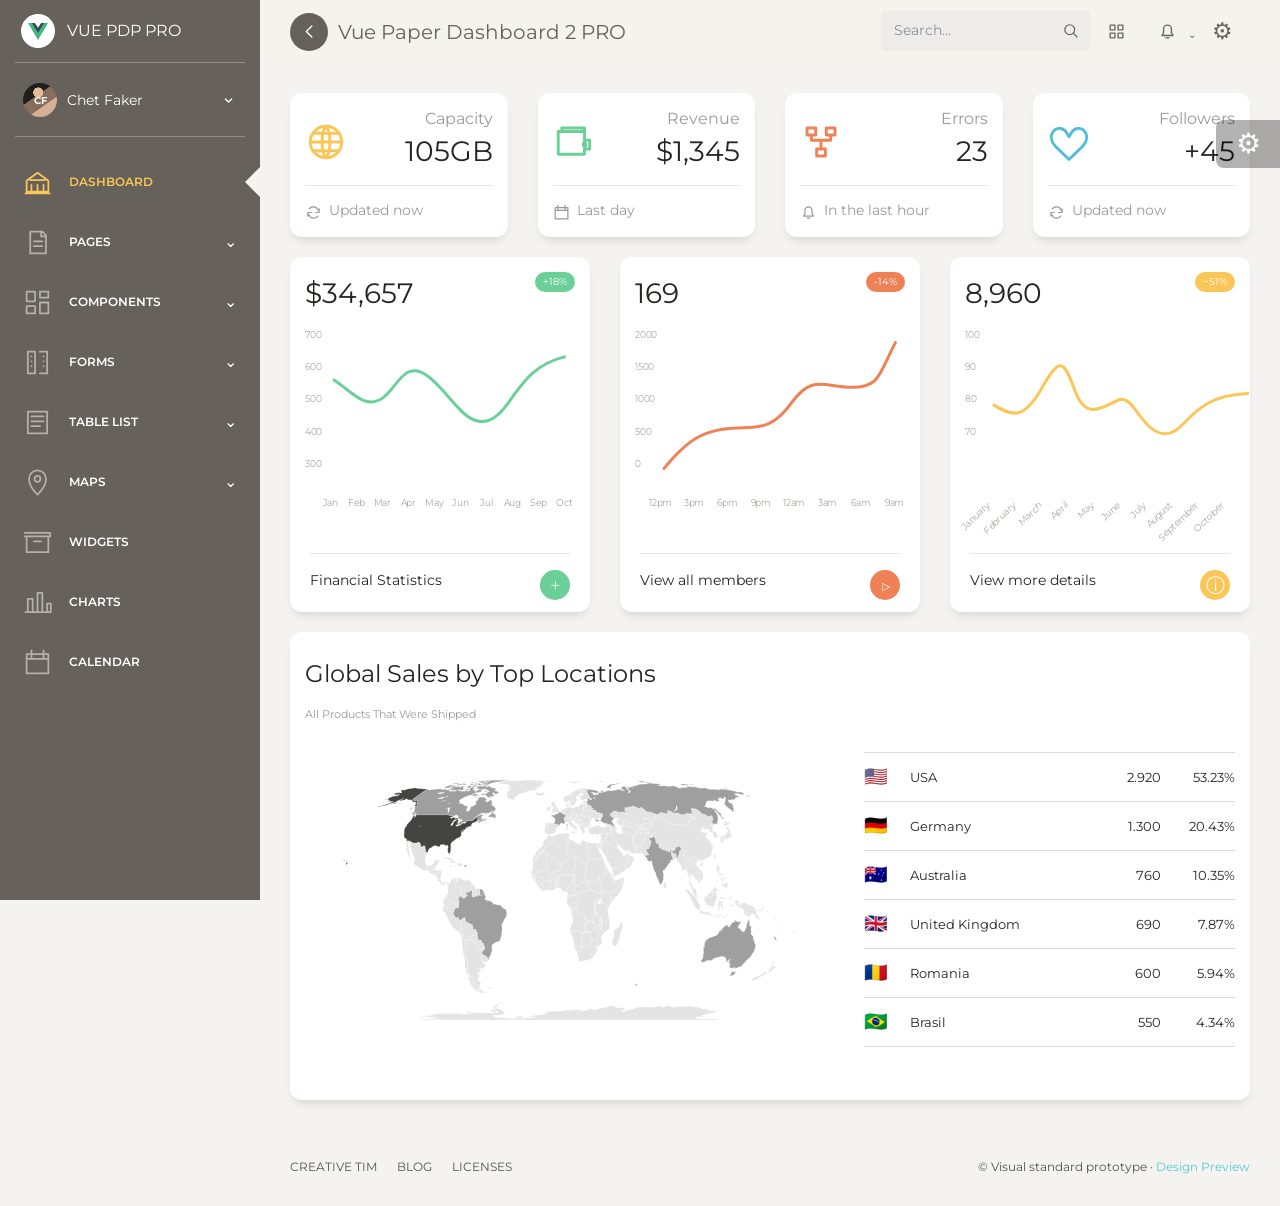
==== paper-mobile/index.html @ 0736c4dd "Publish Paper and Material mobile design previews" ====
<!doctype html>
<html lang="en">
  <head>
    <meta charset="UTF-8" />
    <meta name="viewport" content="width=device-width, initial-scale=1" />
    <meta
      name="description"
      content="Vue Paper Dashboard inspired visual standard reference pages"
    />
    <title>Vue Paper Dashboard 2 PRO · Visual Standard</title>
    <link rel="preconnect" href="https://fonts.googleapis.com" />
    <link rel="preconnect" href="https://fonts.gstatic.com" crossorigin />
    <link href="https://fonts.googleapis.com/css2?family=Montserrat:wght@300;400;500;600;700&display=swap" rel="stylesheet" />
    <link rel="stylesheet" href="./styles.css" />
  </head>
  <body>
    <svg class="svg-sprite" aria-hidden="true">
      <symbol id="i-dashboard" viewBox="0 0 24 24"><path d="M3 10.5 12 4l9 6.5v9H3zM6 10h12M7 14v5m5-5v5m5-5v5M2 21h20"/></symbol>
      <symbol id="i-pages" viewBox="0 0 24 24"><path d="M6 3h10l3 3v15H6zM15 3v4h4M9 11h7m-7 4h7"/></symbol>
      <symbol id="i-components" viewBox="0 0 24 24"><path d="M3 3h7v8H3zm11 0h7v5h-7zM3 15h7v6H3zm11-3h7v9h-7z"/></symbol>
      <symbol id="i-forms" viewBox="0 0 24 24"><path d="M4 3h6v18H4zm10 0h6v18h-6M7 7h0m0 4h0m0 4h0m10-8h0m0 4h0m0 4h0"/></symbol>
      <symbol id="i-table" viewBox="0 0 24 24"><path d="M4 3h16v18H4zM7 7h10M7 11h10M7 15h7"/></symbol>
      <symbol id="i-map" viewBox="0 0 24 24"><path d="M12 22s7-6.2 7-13A7 7 0 0 0 5 9c0 6.8 7 13 7 13Z"/><circle cx="12" cy="9" r="2.4"/></symbol>
      <symbol id="i-widgets" viewBox="0 0 24 24"><path d="M3 7h18v13H3zM1.5 4h21v3H1.5M9 11h6"/></symbol>
      <symbol id="i-charts" viewBox="0 0 24 24"><path d="M4 20V9h4v11m4 0V4h4v16m4 0v-7h3v7M2 20h21"/></symbol>
      <symbol id="i-calendar" viewBox="0 0 24 24"><path d="M3 5h18v16H3zM3 9h18M7 2v6m10-6v6"/></symbol>
      <symbol id="i-search" viewBox="0 0 24 24"><circle cx="10.8" cy="10.8" r="6.8"/><path d="m16 16 5 5"/></symbol>
      <symbol id="i-grid" viewBox="0 0 24 24"><path d="M4 4h6v6H4zm10 0h6v6h-6zM4 14h6v6H4zm10 0h6v6h-6z"/></symbol>
      <symbol id="i-bell" viewBox="0 0 24 24"><path d="M5 17h14l-2-3V9a5 5 0 0 0-10 0v5zm5 3h4"/></symbol>
      <symbol id="i-settings" viewBox="0 0 24 24"><circle cx="12" cy="12" r="3"/><path d="M12 2v3m0 14v3M2 12h3m14 0h3M4.9 4.9 7 7m10 10 2.1 2.1M19.1 4.9 17 7M7 17l-2.1 2.1"/></symbol>
      <symbol id="i-back" viewBox="0 0 24 24"><path d="m15 5-7 7 7 7"/></symbol>
      <symbol id="i-menu" viewBox="0 0 24 24"><path d="M4 6h16M4 12h16M4 18h16"/></symbol>
      <symbol id="i-globe" viewBox="0 0 24 24"><circle cx="12" cy="12" r="9"/><path d="M3 12h18M12 3c3 3 3 15 0 18M12 3c-3 3-3 15 0 18M5 7h14M5 17h14"/></symbol>
      <symbol id="i-wallet" viewBox="0 0 24 24"><path d="M3 6h15v13H3zM5 6V4h13v4m0 3h3v5h-3"/><circle cx="18" cy="13.5" r=".8"/></symbol>
      <symbol id="i-network" viewBox="0 0 24 24"><path d="M4 8V4h5v4zm11 0V4h5v4zM9.5 20v-4h5v4zM6.5 8v3h11V8M12 11v5"/></symbol>
      <symbol id="i-heart" viewBox="0 0 24 24"><path d="M20.8 5.8c-2.1-2.4-5.8-1.9-7.3.7L12 9l-1.5-2.5C9 3.9 5.3 3.4 3.2 5.8.8 8.5 2 12 4.2 14.4L12 22l7.8-7.6C22 12 23.2 8.5 20.8 5.8Z"/></symbol>
      <symbol id="i-refresh" viewBox="0 0 24 24"><path d="M20 7v5h-5M4 17v-5h5M18.5 9A7 7 0 0 0 6 7m-.5 8A7 7 0 0 0 18 17"/></symbol>
      <symbol id="i-info" viewBox="0 0 24 24"><circle cx="12" cy="12" r="9"/><path d="M12 11v6m0-10h0"/></symbol>
      <symbol id="i-check" viewBox="0 0 24 24"><path d="m5 12 4 4 10-10"/></symbol>
      <symbol id="i-close" viewBox="0 0 24 24"><path d="m6 6 12 12M18 6 6 18"/></symbol>
      <symbol id="i-edit" viewBox="0 0 24 24"><path d="M4 20h4L19 9l-4-4L4 16zM13 7l4 4"/></symbol>
      <symbol id="i-user" viewBox="0 0 24 24"><circle cx="12" cy="8" r="4"/><path d="M5 21c0-4 3-7 7-7s7 3 7 7"/></symbol>
      <symbol id="i-chevron" viewBox="0 0 24 24"><path d="m8 10 4 4 4-4"/></symbol>
    </svg>

    <aside class="sidebar" id="mobile-sidebar">
      <div class="brand"><span class="brand-mark">V</span><span>VUE PDP PRO</span></div>
      <div class="sidebar-scroll">
        <div class="sidebar-user">
          <span class="avatar avatar-main">CF</span>
          <span>Chet Faker</span>
          <svg class="icon icon-sm"><use href="#i-chevron" /></svg>
        </div>
        <nav class="sidebar-nav" aria-label="Primary navigation">
          <button class="nav-item" type="button" data-route="/admin/overview">
            <svg class="nav-icon"><use href="#i-dashboard" /></svg><span>DASHBOARD</span>
          </button>
          <div class="nav-group" data-nav-group="pages">
            <button class="nav-item has-chevron" type="button" data-group-toggle="pages" aria-expanded="false">
              <svg class="nav-icon"><use href="#i-pages" /></svg><span>PAGES</span><span>⌄</span>
            </button>
            <div class="subnav">
              <button type="button" data-route="/pages/user"><i>U</i><span>User Page</span></button>
              <button type="button" data-route="/pages/timeline"><i>T</i><span>Timeline Page</span></button>
              <button type="button" data-route="/login"><i>L</i><span>Login</span></button>
              <button type="button" data-route="/register"><i>R</i><span>Register</span></button>
              <button type="button" data-route="/lock"><i>K</i><span>Lock</span></button>
            </div>
          </div>
          <div class="nav-group nav-group-components">
            <button class="nav-item has-chevron" type="button" data-group-toggle="components" aria-expanded="false">
              <svg class="nav-icon"><use href="#i-components" /></svg><span>COMPONENTS</span><span>⌄</span>
            </button>
            <div class="subnav">
              <button type="button" data-route="/components/buttons"><i>B</i><span>Buttons</span></button>
              <button type="button" data-route="/components/grid-system"><i>G</i><span>Grid System</span></button>
              <button type="button" data-route="/components/panels"><i>P</i><span>Panels</span></button>
              <button type="button" data-route="/components/sweet-alert"><i>S</i><span>Sweet Alert</span></button>
              <button type="button" data-route="/components/notifications"><i>N</i><span>Notifications</span></button>
              <button type="button" data-route="/components/icons"><i>I</i><span>Icons</span></button>
              <button type="button" data-route="/components/typography"><i>T</i><span>Typography</span></button>
            </div>
          </div>
          <div class="nav-group nav-group-forms">
            <button class="nav-item has-chevron" type="button" data-group-toggle="forms" aria-expanded="false">
              <svg class="nav-icon"><use href="#i-forms" /></svg><span>FORMS</span><span>⌄</span>
            </button>
            <div class="subnav">
              <button type="button" data-route="/forms/regular"><i>R</i><span>Regular Forms</span></button>
              <button type="button" data-route="/forms/extended"><i>E</i><span>Extended Forms</span></button>
              <button type="button" data-route="/forms/validation"><i>V</i><span>Validation Forms</span></button>
              <button type="button" data-route="/forms/wizard"><i>W</i><span>Wizard</span></button>
            </div>
          </div>
          <div class="nav-group nav-group-table">
            <button class="nav-item has-chevron" type="button" data-group-toggle="tables" aria-expanded="false">
              <svg class="nav-icon"><use href="#i-table" /></svg><span>TABLE LIST</span><span>⌄</span>
            </button>
            <div class="subnav">
              <button type="button" data-route="/table-list/regular"><i>R</i><span>Regular Tables</span></button>
              <button type="button" data-route="/table-list/extended"><i>E</i><span>Extended Tables</span></button>
              <button type="button" data-route="/table-list/paginated"><i>P</i><span>Paginated Tables</span></button>
            </div>
          </div>
          <div class="nav-group nav-group-maps">
            <button class="nav-item has-chevron" type="button" data-group-toggle="maps" aria-expanded="false">
              <svg class="nav-icon"><use href="#i-map" /></svg><span>MAPS</span><span>⌄</span>
            </button>
            <div class="subnav">
              <button type="button" data-route="/maps/google"><i>G</i><span>Google Maps</span></button>
              <button type="button" data-route="/maps/full-screen"><i>F</i><span>Full Screen Maps</span></button>
              <button type="button" data-route="/maps/vector-map"><i>V</i><span>Vector Maps</span></button>
            </div>
          </div>
          <button class="nav-item" type="button" data-route="/admin/widgets">
            <svg class="nav-icon"><use href="#i-widgets" /></svg><span>WIDGETS</span>
          </button>
          <button class="nav-item" type="button" data-route="/charts">
            <svg class="nav-icon"><use href="#i-charts" /></svg><span>CHARTS</span>
          </button>
          <button class="nav-item" type="button" data-route="/calendar">
            <svg class="nav-icon"><use href="#i-calendar" /></svg><span>CALENDAR</span>
          </button>
        </nav>
      </div>
    </aside>
    <button class="mobile-scrim" type="button" aria-label="Close navigation" data-close-mobile-nav></button>

    <header class="topbar">
      <div class="topbar-title"><button class="back-button" type="button" aria-label="Back"><svg class="icon"><use href="#i-back" /></svg></button><span id="page-title">Vue Paper Dashboard 2 PRO</span></div>
      <div class="topbar-tools">
        <div class="search-shell"><label class="global-search"><input type="search" placeholder="Search..." data-global-search autocomplete="off" /><svg class="icon icon-sm"><use href="#i-search" /></svg></label><div class="search-results" data-search-results></div></div>
        <button class="tool-button" type="button" aria-label="Applications"><svg class="icon"><use href="#i-grid" /></svg></button>
        <button class="tool-button" type="button" aria-label="Notifications" data-toggle-notifications><svg class="icon"><use href="#i-bell" /></svg><span class="notification-dot"></span><span class="tiny-caret">⌄</span></button>
        <button class="tool-button" type="button" aria-label="Settings" data-toggle-config><span class="gear" aria-hidden="true">⚙</span></button>
      </div>
      <button class="mobile-nav-toggle" type="button" aria-label="Open navigation" aria-controls="mobile-sidebar" aria-expanded="false" data-toggle-mobile-nav>
        <svg class="icon"><use href="#i-menu" /></svg>
      </button>
      <button class="mobile-more-toggle" type="button" aria-label="More options" data-toggle-notifications>⋮</button>
      <div class="notification-menu" aria-hidden="true"><button type="button">New reservation received</button><button type="button">Room 302 requires attention</button><button type="button">Monthly report is ready</button></div>
    </header>

    <main class="main-content" id="view-root" aria-live="polite"></main>

    <button class="config-trigger" type="button" aria-label="Open theme settings" data-toggle-config>
      <span class="gear" aria-hidden="true">⚙</span>
    </button>
    <aside class="config-panel" aria-hidden="true">
      <button class="config-close" type="button" aria-label="Close" data-toggle-config>×</button>
      <h2>SIDEBAR BACKGROUND</h2>
      <div class="swatches" data-config="sidebar"><button data-value="light"></button><button data-value="dark"></button><button class="is-selected" data-value="warm"></button></div>
      <h2>SIDEBAR ACTIVE COLOR</h2>
      <div class="swatches colorful" data-config="accent"><button data-value="aqua"></button><button data-value="blue"></button><button data-value="green"></button><button class="is-selected" data-value="yellow"></button><button data-value="coral"></button></div>
      <label class="mini-toggle"><span>SIDEBAR MINI</span><input type="checkbox" data-sidebar-mini /><i></i></label>
      <button class="config-action aqua" type="button">BUY NOW</button>
      <button class="config-action warm" type="button">DOCUMENTATION</button>
      <button class="config-action blue" type="button">GET FREE DEMO</button>
      <div class="config-share">
        <p>THANK YOU FOR SHARING!</p>
        <div><button class="facebook" type="button" aria-label="Facebook">f</button><button class="pinterest" type="button" aria-label="Pinterest">p</button><button class="twitter" type="button" aria-label="Twitter">t</button></div>
      </div>
    </aside>

    <div class="toast" role="status"></div>
    <div class="modal-backdrop" data-modal-backdrop aria-hidden="true"><section class="demo-modal" role="dialog" aria-modal="true" aria-labelledby="modal-title"><div class="modal-icon">✓</div><h2 id="modal-title">Good job!</h2><p data-modal-copy>You completed this interaction.</p><button class="demo-button primary" type="button" data-close-modal>OK</button></section></div>
    <script src="./app.js"></script>
  </body>
</html>
---- paper-mobile/styles.css ----
:root {
  color-scheme: light;
  font-family: Montserrat, "Helvetica Neue", Arial, sans-serif;
  font-synthesis: none;
  --sidebar-width: 260px;
  --topbar-height: 63px;
  --canvas: #f4f3ef;
  --surface: #ffffff;
  --sidebar: #66615b;
  --sidebar-ink: #ffffff;
  --sidebar-icon: rgb(255 255 255 / 0.5);
  --sidebar-line: rgb(255 255 255 / 0.28);
  --ink: #252422;
  --ink-soft: #66615b;
  --ink-faint: #9a9a9a;
  --line: #e5e5e5;
  --active: #fbc658;
  --aqua: #51cbce;
  --blue: #51bcda;
  --green: #6bd098;
  --yellow: #fbc658;
  --coral: #ef8157;
  --shadow: 0 6px 10px -4px rgb(0 0 0 / 0.15);
  --radius: 12px;
}

* { box-sizing: border-box; }
html { min-width: 320px; background: var(--canvas); }
body { min-width: 320px; min-height: 100vh; margin: 0; color: #2c2c2c; background: var(--canvas); font-size: 14px; line-height: 1.5; -webkit-font-smoothing: antialiased; -moz-osx-font-smoothing: grayscale; text-rendering: optimizeLegibility; }
button, input { font: inherit; }
button { -webkit-tap-highlight-color: transparent; }
button:focus-visible, input:focus-visible { outline: 3px solid color-mix(in srgb, var(--active) 35%, transparent); outline-offset: 2px; }
.svg-sprite { position: absolute; width: 0; height: 0; overflow: hidden; }
.icon, .nav-icon { width: 24px; height: 24px; fill: none; stroke: currentColor; stroke-width: 1.7; stroke-linecap: round; stroke-linejoin: round; }
.icon-sm { width: 19px; height: 19px; }

.sidebar {
  position: fixed; inset: 0 auto 0 0; z-index: 40;
  width: var(--sidebar-width); overflow: hidden; color: var(--sidebar-ink); background: var(--sidebar);
  transition: width 180ms ease, background 180ms ease;
}
.brand { display: flex; align-items: center; gap: 12px; height: 63px; margin: 0 15px; padding: 0 6px; border-bottom: 1px solid var(--sidebar-line); font-size: 16px; font-weight: 400; letter-spacing: 0; transform: translateZ(0); }
.brand-mark { position: relative; display: grid; width: 34px; height: 34px; place-items: center; flex: 0 0 auto; overflow: hidden; border-radius: 50%; color: transparent; background: white; font-size: 0; line-height: 1; }
.brand-mark::before, .brand-mark::after { position: absolute; top: 9px; left: 7px; width: 20px; height: 17px; content: ""; clip-path: polygon(0 0, 24% 0, 50% 48%, 76% 0, 100% 0, 50% 100%); }
.brand-mark::before { background: #42b883; }
.brand-mark::after { top: 9px; left: 11px; width: 12px; height: 10px; background: #35495e; }
.sidebar-scroll { height: calc(100vh - 63px); overflow-x: hidden; overflow-y: auto; scrollbar-width: none; }
.sidebar-scroll::-webkit-scrollbar { display: none; }
.sidebar-user { display: grid; grid-template-columns: 34px 1fr 18px; align-items: center; gap: 10px; height: 54px; margin: 20px 15px 0; padding: 0 8px 20px; border-bottom: 1px solid var(--sidebar-line); font-size: 14px; font-weight: 400; transform: translateZ(0); }
.avatar { display: grid; width: 34px; height: 34px; place-items: center; overflow: hidden; border-radius: 50%; color: white; background: linear-gradient(145deg, #242323, #cf8365); font-size: 10px; font-weight: 700; }
.avatar-main { background: radial-gradient(circle at 45% 28%, #e7bb95 0 16%, transparent 17%), linear-gradient(145deg, #201f1c 38%, #886d5d 39% 64%, #d4b095 65%); }
.sidebar-nav { position: relative; padding: 10px 0 100px; }
.nav-item { position: relative; display: grid; grid-template-columns: 34px 1fr auto; align-items: center; gap: 12px; width: calc(100% - 30px); min-height: 50px; margin: 10px 15px 0; padding: 10px 8px; border: 0; color: var(--sidebar-ink); background: transparent; font-size: 12px; font-weight: 600; line-height: 30px; text-align: left; cursor: pointer; }
.nav-item:hover { color: white; background: rgb(255 255 255 / .035); }
.nav-item.is-active, .nav-item.is-section-active { color: var(--active); }
.nav-item.is-active::after { position: absolute; top: 10px; right: -15px; border-top: 15px solid transparent; border-right: 15px solid var(--canvas); border-bottom: 15px solid transparent; content: ""; }
.nav-icon { width: 29px; height: 29px; color: var(--sidebar-icon); stroke-width: 1.45; }
.nav-item.is-active .nav-icon, .nav-item.is-section-active .nav-icon { color: var(--active); }
.has-chevron > span:last-child { font-size: 16px; transition: transform 180ms ease; }
.nav-group.is-open > .has-chevron > span:last-child { transform: rotate(180deg); }
.subnav { display: none; padding: 0; }
.subnav button { position: relative; display: grid; grid-template-columns: 34px 1fr; align-items: center; width: 100%; min-height: 51px; padding: 0 28px; border: 0; color: var(--sidebar-ink); background: transparent; font-size: 12px; font-weight: 400; text-align: left; cursor: pointer; }
.subnav button:hover { color: white; }
.subnav i { color: rgb(255 255 255 / .48); font-style: normal; text-align: left; }
.subnav button.is-active { color: var(--active); }
.subnav button.is-active i { color: var(--active); }
.subnav button.is-active::after { position: absolute; top: 8px; right: -1px; border-top: 17px solid transparent; border-right: 17px solid var(--canvas); border-bottom: 17px solid transparent; content: ""; }
.nav-group.is-open > .subnav { display: block; }

.topbar { position: fixed; z-index: 30; top: 0; right: 0; left: var(--sidebar-width); display: flex; align-items: center; justify-content: space-between; height: var(--topbar-height); padding: 0 31px 0 30px; background: rgb(244 243 239 / .97); transform: translateZ(0); transition: left 180ms ease; }
.topbar-title { display: flex; align-items: center; gap: 10px; color: #66615b; font-size: 20px; font-weight: 400; line-height: 26px; transform: translateZ(0); }
.back-button { display: grid; width: 38px; height: 38px; place-items: center; border: 0; border-radius: 50%; color: white; background: #66615b; cursor: pointer; }
.back-button .icon { width: 19px; height: 19px; }
.topbar-tools { display: flex; align-items: center; gap: 0; color: #696660; transform: translateZ(0); }
.search-shell { position: relative; }
.global-search { display: flex; align-items: center; width: 209px; height: 40px; padding: 0 11px; border-radius: 4px; color: #66615b; background: rgb(222 222 222 / .3); transform: translate(-3px, -1px); }
.global-search input { width: 100%; border: 0; outline: 0; color: var(--ink); background: transparent; font-size: 14px; }
.global-search input::placeholder { color: #8a9198; }
.tool-button { position: relative; display: grid; min-width: 35px; height: 43px; place-items: center; border: 0; color: inherit; background: transparent; cursor: pointer; }
.topbar-tools > .tool-button { min-width: 46px; height: 42px; }
.topbar-tools > .tool-button:nth-of-type(2) { min-width: 57px; }
.topbar-tools > .tool-button:nth-of-type(3) { min-width: 53px; }
.tool-button .icon { width: 19px; height: 19px; }
.gear { display: block; font-family: Arial, sans-serif; font-size: 23px; font-weight: 400; line-height: 1; }
.tiny-caret { position: absolute; top: 16px; right: 0; font-size: 10px; }
.notification-dot { display: none; }
.mobile-nav-toggle, .mobile-more-toggle, .mobile-scrim { display: none; }
.search-results, .notification-menu { position: absolute; z-index: 90; top: 61px; right: 74px; display: none; width: 280px; overflow: hidden; border-radius: 8px; background: white; box-shadow: 0 4px 18px rgb(0 0 0 / .16); }
.search-results { top: 51px; right: 0; }
.search-results.is-open, .notification-menu.is-open { display: block; }
.search-results button, .notification-menu button { display: block; width: 100%; padding: 13px 16px; border: 0; border-bottom: 1px solid #eee; color: var(--ink-soft); background: white; text-align: left; cursor: pointer; }
.search-results button:hover, .notification-menu button:hover { color: var(--ink); background: #f8f7f4; }
.search-results strong, .search-results small { display: block; }
.search-results small { margin-top: 3px; color: var(--ink-faint); font-size: 10px; }
.search-empty { display: block; padding: 16px; color: var(--ink-faint); font-size: 12px; }

.main-content { min-height: 100vh; margin-left: var(--sidebar-width); padding: calc(var(--topbar-height) + 30px) 30px 30px; transition: margin-left 180ms ease; }
.page-heading { margin: 8px 0 22px; }
.page-heading h1 { margin: 0 0 4px; font-size: 30px; font-weight: 500; letter-spacing: -.025em; }
.page-heading p { margin: 0; color: var(--ink-faint); font-size: 13px; }
.card { color: var(--ink); border-radius: var(--radius); background: var(--surface); box-shadow: var(--shadow); }
.content-page { padding-top: 21px; }
.content-header { margin: 0 2px 24px; }
.content-header h1 { margin: 0 0 7px; font-size: 30px; font-weight: 400; }
.content-header p { max-width: 880px; margin: 0; color: var(--ink-faint); font-size: 13px; line-height: 1.6; }
.demo-grid { display: grid; gap: 24px; }
.demo-grid.two { grid-template-columns: repeat(2, minmax(0, 1fr)); }
.demo-grid.three { grid-template-columns: repeat(3, minmax(0, 1fr)); }
.demo-grid.four { grid-template-columns: repeat(4, minmax(0, 1fr)); }
.demo-card { padding: 24px; }
.demo-card h2 { margin: 0 0 18px; font-size: 22px; font-weight: 400; }
.demo-card h3 { margin: 0 0 12px; font-size: 15px; font-weight: 600; }
.demo-card p { color: var(--ink-soft); line-height: 1.6; }
.demo-stack { display: flex; flex-wrap: wrap; gap: 12px; align-items: center; }
.demo-button { min-height: 40px; padding: 0 20px; border: 0; border-radius: 4px; color: white; background: #66615b; cursor: pointer; transition: transform 150ms ease, box-shadow 150ms ease; }
.demo-button:hover { box-shadow: 0 3px 8px rgb(0 0 0 / .16); transform: translateY(-1px); }
.demo-button.primary { background: var(--aqua); }
.demo-button.info { background: var(--blue); }
.demo-button.success { background: var(--green); }
.demo-button.warning { background: var(--yellow); }
.demo-button.danger { background: var(--coral); }
.demo-button.round { border-radius: 24px; }
.demo-button.outline { border: 1px solid currentColor; color: var(--ink-soft); background: transparent; }
.demo-button.icon-only { width: 40px; padding: 0; border-radius: 50%; }
.grid-sample { display: grid; gap: 10px; margin-bottom: 10px; }
.grid-sample.cols-12 { grid-template-columns: repeat(12, 1fr); }
.grid-sample.cols-4 { grid-template-columns: repeat(4, 1fr); }
.grid-sample.cols-3 { grid-template-columns: repeat(3, 1fr); }
.grid-cell { display: grid; min-height: 52px; place-items: center; border-radius: 4px; color: white; background: color-mix(in srgb, var(--aqua) 82%, white); font-size: 12px; }
.panel-item { border-top: 1px solid var(--line); }
.panel-item:last-child { border-bottom: 1px solid var(--line); }
.panel-heading { display: flex; justify-content: space-between; width: 100%; padding: 17px 4px; border: 0; color: var(--ink); background: transparent; text-align: left; cursor: pointer; }
.panel-body { display: none; padding: 0 4px 18px; color: var(--ink-soft); font-size: 13px; line-height: 1.65; }
.panel-item.is-open .panel-body { display: block; }
.notification-buttons { display: grid; grid-template-columns: repeat(2, 1fr); gap: 12px; }
.icon-gallery { display: grid; grid-template-columns: repeat(6, 1fr); gap: 12px; }
.icon-tile { display: grid; min-height: 105px; place-items: center; border: 1px solid #eee; border-radius: 6px; color: var(--ink-soft); background: white; }
.icon-tile .icon, .icon-tile .nav-icon { width: 30px; height: 30px; color: var(--aqua); }
.icon-tile span { display: block; margin-top: 7px; font-size: 11px; }
.type-specimen { padding: 20px 0; border-bottom: 1px solid var(--line); }
.type-specimen:last-child { border: 0; }
.type-label { display: inline-block; width: 95px; color: var(--ink-faint); font-size: 11px; text-transform: uppercase; }
.type-display { font-size: 34px; font-weight: 300; }
.type-heading { font-size: 25px; font-weight: 400; }
.form-grid { display: grid; grid-template-columns: repeat(2, minmax(0, 1fr)); gap: 18px 22px; }
.form-field { display: grid; gap: 8px; color: var(--ink-soft); font-size: 12px; }
.form-field.full { grid-column: 1 / -1; }
.form-field input, .form-field select, .form-field textarea { width: 100%; min-height: 43px; padding: 10px 12px; border: 1px solid #ddd; border-radius: 4px; color: var(--ink); background: white; outline: 0; }
.form-field textarea { min-height: 104px; resize: vertical; }
.form-field input:focus, .form-field select:focus, .form-field textarea:focus { border-color: var(--aqua); box-shadow: 0 0 0 3px color-mix(in srgb, var(--aqua) 18%, transparent); }
.form-field.is-invalid input, .form-field.is-invalid select { border-color: var(--coral); }
.field-error { display: none; color: var(--coral); }
.form-field.is-invalid .field-error { display: block; }
.choice-row { display: flex; flex-wrap: wrap; gap: 18px; align-items: center; min-height: 43px; }
.choice-row label { display: flex; align-items: center; gap: 8px; }
.switch { position: relative; width: 48px; height: 25px; border-radius: 99px; background: #ddd; cursor: pointer; }
.switch input { display: none; }
.switch i { position: absolute; top: 2px; left: 2px; width: 21px; height: 21px; border-radius: 50%; background: white; box-shadow: 0 1px 3px rgb(0 0 0 / .2); transition: transform 160ms ease; }
.switch:has(input:checked) { background: var(--aqua); }
.switch input:checked + i { transform: translateX(23px); }
.wizard-steps { display: grid; grid-template-columns: repeat(3, 1fr); margin-bottom: 28px; border-radius: 5px; background: #efeeeb; }
.wizard-step { padding: 13px; color: #9a9a9a; text-align: center; font-size: 12px; }
.wizard-step.is-active { color: white; background: var(--active); }
.wizard-pane { display: none; min-height: 250px; }
.wizard-pane.is-active { display: block; }
.wizard-actions { display: flex; justify-content: space-between; margin-top: 20px; }
.basic-table { width: 100%; border-collapse: collapse; color: var(--ink-soft); font-size: 13px; }
.basic-table th, .basic-table td { padding: 15px 12px; border-bottom: 1px solid #eee; text-align: left; }
.basic-table th { color: #9a9a9a; font-weight: 600; text-transform: uppercase; }
.basic-table tbody tr:hover { background: #faf9f7; }
.member-cell { display: flex; align-items: center; gap: 10px; }
.member-cell .avatar { width: 32px; height: 32px; font-size: 9px; }
.status-badge { display: inline-block; padding: 5px 9px; border-radius: 12px; color: white; background: var(--green); font-size: 10px; }
.status-badge.warning { background: var(--yellow); }
.status-badge.danger { background: var(--coral); }
.profile-layout { display: grid; grid-template-columns: 330px 1fr; gap: 24px; }
.profile-card { overflow: hidden; text-align: center; }
.profile-cover { height: 125px; background: linear-gradient(135deg, #51cbce, #66615b); }
.profile-photo { display: grid; width: 96px; height: 96px; margin: -48px auto 14px; place-items: center; border: 4px solid white; border-radius: 50%; color: white; background: linear-gradient(145deg, #333, #d89a79); font-size: 24px; }
.profile-copy { padding: 0 25px 28px; }
.profile-copy h2 { margin: 0; font-size: 21px; }
.profile-copy small { color: var(--ink-faint); }
.timeline { position: relative; max-width: 900px; margin: 0 auto; padding: 12px 0; }
.timeline::before { position: absolute; top: 0; bottom: 0; left: 50%; width: 2px; background: #ddd; content: ""; }
.timeline-item { position: relative; width: 50%; padding: 0 34px 28px 0; }
.timeline-item:nth-child(even) { margin-left: 50%; padding: 0 0 28px 34px; }
.timeline-dot { position: absolute; top: 22px; right: -8px; width: 16px; height: 16px; border: 3px solid white; border-radius: 50%; background: var(--aqua); box-shadow: 0 0 0 1px #ddd; }
.timeline-item:nth-child(even) .timeline-dot { right: auto; left: -8px; }
.timeline-card { padding: 20px; }
.map-demo { --map-zoom: 1; position: relative; min-height: 580px; overflow: hidden; background: #deded9; }
.map-demo::before { position: absolute; inset: -10%; background: repeating-linear-gradient(28deg, transparent 0 44px, rgb(255 255 255 / .55) 45px 48px), repeating-linear-gradient(118deg, transparent 0 65px, rgb(255 255 255 / .48) 66px 69px); content: ""; transform: scale(var(--map-zoom)); transition: transform 180ms ease; }
.map-pin { position: absolute; z-index: 2; display: grid; width: 34px; height: 34px; place-items: center; border-radius: 50% 50% 50% 0; color: white; background: var(--coral); transform: rotate(-45deg); }
.map-pin span { transform: rotate(45deg); }
.map-controls { position: absolute; z-index: 3; top: 18px; right: 18px; display: grid; gap: 6px; }
.map-controls button { width: 38px; height: 38px; border: 0; border-radius: 4px; background: white; box-shadow: var(--shadow); cursor: pointer; }
.full-map-page { padding-top: 0; }
.full-map { min-height: calc(100vh - 135px); }
.map-floating-card { position: absolute; z-index: 3; top: 24px; left: 24px; width: 270px; padding: 18px; border-radius: 8px; background: rgb(255 255 255 / .94); box-shadow: var(--shadow); }
.map-floating-card h2 { margin: 0 0 5px; font-weight: 400; }
.map-floating-card p { margin: 0; color: var(--ink-faint); font-size: 12px; }
.vector-layout { display: grid; grid-template-columns: 1.5fr 1fr; gap: 28px; align-items: center; }
.auth-page { display: grid; min-height: calc(100vh - 150px); place-items: center; }
.auth-card { width: min(430px, 100%); padding: 34px; text-align: center; }
.auth-card h1 { margin: 0 0 7px; font-size: 30px; font-weight: 400; }
.auth-card > p { margin-bottom: 24px; color: var(--ink-faint); }
.auth-card .form-field { margin-bottom: 15px; text-align: left; }
.auth-card .demo-button { width: 100%; margin-top: 7px; }
.auth-links { display: flex; justify-content: center; gap: 18px; margin-top: 20px; font-size: 12px; }
.auth-links button { border: 0; color: var(--aqua); background: transparent; cursor: pointer; }
.modal-backdrop { position: fixed; z-index: 120; inset: 0; display: none; place-items: center; padding: 20px; background: rgb(0 0 0 / .4); }
.modal-backdrop.is-open { display: grid; }
.demo-modal { width: min(420px, 100%); padding: 34px; border-radius: 12px; background: white; box-shadow: 0 15px 45px rgb(0 0 0 / .25); text-align: center; }
.modal-icon { display: grid; width: 72px; height: 72px; margin: 0 auto 18px; place-items: center; border: 3px solid var(--green); border-radius: 50%; color: var(--green); font-size: 34px; }
.demo-modal h2 { margin: 0 0 8px; font-size: 26px; font-weight: 400; }
.demo-modal p { margin: 0 0 24px; color: var(--ink-soft); }
.progress-row { display: grid; grid-template-columns: 1fr auto; gap: 8px 18px; margin: 24px 0; color: var(--ink-soft); }
.progress-row i { grid-column: 1 / -1; height: 7px; overflow: hidden; border-radius: 4px; background: #eee; }
.progress-row b { display: block; height: 100%; border-radius: inherit; }

.summary-grid { display: grid; grid-template-columns: repeat(4, minmax(0, 1fr)); gap: 30px; }
.summary-card { height: 144px; padding: 15px; }
.summary-main { display: grid; grid-template-columns: 1fr 2fr; height: 67px; margin: 0 -15px; align-items: start; }
.summary-icon { display: grid; height: 67px; margin: 0 15px; place-items: center; color: var(--yellow); }
.summary-icon .icon { width: 42px; height: 42px; stroke-width: 1.65; }
.summary-copy { padding: 0 15px; text-align: right; }
.summary-label { display: block; color: var(--ink-faint); font-size: 16px; line-height: 22.4px; }
.summary-value { display: block; font-size: 28px; font-weight: 400; line-height: 42px; }
.summary-meta { position: relative; display: flex; align-items: flex-end; gap: 7px; height: 47px; padding: 0 0 1px; color: var(--ink-faint); font-size: 14px; line-height: 21px; }
.summary-meta::before { position: absolute; top: 10px; right: 0; left: 0; height: 1px; background: var(--line); content: ""; }
.summary-meta .icon { width: 17px; height: 17px; }

.chart-grid { display: grid; grid-template-columns: repeat(3, minmax(0, 1fr)); gap: 30px; margin-top: 20px; }
.chart-card { display: flex; height: 355px; flex-direction: column; padding: 0; }
.chart-head { display: flex; height: 57px; flex: 0 0 57px; align-items: flex-start; justify-content: space-between; padding: 15px 15px 0; }
.chart-value { font-size: 28px; line-height: 42px; }
.change-pill { margin-bottom: 5px; padding: 4px 8px; border-radius: 999px; color: white; background: var(--green); font-size: 10px; line-height: 12px; }
.change-pill.coral { background: var(--coral); }
.change-pill.yellow { background: var(--yellow); }
.chart-stage { height: 201px; margin: 0 15px 10px; }
.chart-svg { width: 100%; height: 100%; overflow: visible; }
.chart-svg text { fill: #aaa7a2; font-family: inherit; font-size: 11px; }
.chart-svg .line { fill: none; stroke-width: 3; stroke-linecap: round; stroke-linejoin: round; }
.chart-footer { position: relative; display: flex; height: 87px; flex: 0 0 87px; align-items: flex-start; justify-content: space-between; padding: 45px 20px 12px; font-size: 14px; line-height: 21px; }
.chart-footer::before { position: absolute; top: 28px; right: 20px; left: 20px; height: 1px; background: var(--line); content: ""; }
.round-action { display: grid; width: 30px; height: 30px; place-items: center; border: 0; border-radius: 50%; color: white; background: var(--green); font-size: 19px; font-weight: 300; }
.round-action.coral { background: var(--coral); }
.round-action.yellow { background: var(--yellow); }

.map-card { min-height: 468px; margin-top: 20px; padding: 15px; }
.card-title { margin: 10px 0 12px; font-size: 24px; font-weight: 400; line-height: 34.8px; }
.card-subtitle { margin: 0; color: var(--ink-faint); font-size: 11px; line-height: 21px; }
.map-layout { display: grid; grid-template-columns: 1.425fr 1fr; gap: 30px; align-items: center; min-height: 350px; }
.world-map { display: block; width: 100%; height: 241px; object-fit: fill; object-position: center; opacity: 1; }
.world-map path { fill: #d9d9d7; stroke: white; stroke-width: 1.2; }
.world-map path.hot { fill: #999a98; }
.world-map path.hotter { fill: #444442; }
.country-list { border-top: 1px solid #d9dde1; }
.country-row { display: grid; grid-template-columns: 36px 1fr 64px 64px; gap: 10px; align-items: center; height: 49px; border-bottom: 1px solid #d9dde1; font-size: 13px; }
.flag { font-size: 19px; }
.country-row span:nth-last-child(-n+2) { text-align: right; }

.lower-grid { display: grid; grid-template-columns: 1fr 1fr; gap: 24px; margin-top: 24px; }
.tasks-card, .bars-card { min-height: 485px; padding: 28px 18px 17px; }
.task-list { margin-top: 31px; border-top: 1px solid var(--line); }
.task-row { display: grid; grid-template-columns: 38px 43px 1fr 52px; gap: 12px; align-items: center; min-height: 98px; border-bottom: 1px solid var(--line); }
.task-check { display: grid; width: 29px; height: 29px; place-items: center; border: 0; border-radius: 6px; color: white; background: #a39f98; }
.task-check.is-done { background: #6e6a64; }
.task-check .icon { width: 18px; height: 18px; stroke-width: 3; }
.task-avatar { width: 42px; height: 42px; background: linear-gradient(145deg, #56c7ce, #f37d50); }
.task-copy { font-size: 15px; line-height: 1.35; }
.task-actions { display: flex; justify-content: flex-end; gap: 13px; color: var(--coral); }
.task-actions .edit { color: var(--blue); }
.task-meta, .chart-certification { display: flex; align-items: center; gap: 10px; margin-top: 27px; color: #55524e; font-size: 14px; }
.bar-chart { display: flex; align-items: flex-end; justify-content: space-around; height: 300px; margin: 25px 9px 0; padding: 0 10px 30px; border-bottom: 1px solid #a9a6a1; background: repeating-linear-gradient(to top, transparent 0 74px, #d3d0cb 75px 76px); }
.bar-pair { display: flex; align-items: flex-end; gap: 4px; height: 100%; }
.bar { width: 6px; background: var(--blue); }
.bar:nth-child(2) { background: var(--yellow); }
.chart-legend { margin: 14px 0 0; color: #55524e; font-size: 13px; }
.legend-dot { display: inline-block; width: 11px; height: 11px; margin-right: 4px; border-radius: 50%; background: var(--blue); }
.legend-dot.coral { margin-left: 4px; background: var(--coral); }

.ring-grid { display: grid; grid-template-columns: repeat(4, minmax(0, 1fr)); gap: 24px; margin-top: 24px; }
.ring-card { min-height: 370px; padding: 28px 18px 16px; text-align: center; }
.ring-card h3 { margin: 0; font-size: 24px; font-weight: 400; }
.ring-card > p { margin: 12px 0; color: var(--ink-faint); font-size: 14px; }
.ring { --progress: 70; --ring-color: var(--aqua); position: relative; display: grid; width: 155px; height: 155px; margin: 33px auto 23px; place-items: center; border-radius: 50%; background: conic-gradient(var(--ring-color) calc(var(--progress) * 1%), #f0efec 0); }
.ring::before { position: absolute; inset: 10px; border-radius: 50%; background: white; content: ""; }
.ring strong { position: relative; font-size: 27px; font-weight: 400; }
.ring-label { display: flex; align-items: center; gap: 7px; padding: 0 3px 15px; border-bottom: 1px solid var(--line); text-align: left; font-size: 14px; }
.ring-label i { width: 12px; height: 12px; border-radius: 50%; background: var(--ring-color); }
.ring-meta { margin-top: 16px; color: #55524e; text-align: left; font-size: 13px; }

.page-footer { display: flex; justify-content: space-between; margin-top: 58px; color: #56534f; font-size: 12px; }
.page-footer nav { display: flex; gap: 20px; }
.page-footer a { color: inherit; text-decoration: none; }
.page-footer b { color: var(--aqua); font-weight: 400; }

.calendar-card { width: min(1100px, 100%); min-height: 760px; margin: 10px auto 0; padding: 21px 18px 30px; }
.calendar-toolbar { display: grid; grid-template-columns: 1fr auto 1fr; align-items: center; margin-bottom: 19px; }
.calendar-toolbar h1 { margin: 0; font-size: 29px; font-weight: 400; }
.segment { display: flex; justify-self: center; overflow: hidden; border-radius: 4px; }
.segment button, .date-nav button { min-width: 68px; height: 38px; border: 0; color: white; background: var(--aqua); cursor: pointer; }
.segment button.is-active { background: #32aab2; }
.date-nav { display: flex; justify-self: end; overflow: hidden; border-radius: 4px; }
.date-nav button { min-width: 50px; border-left: 1px solid rgb(255 255 255 / .24); }
.date-nav button:last-child { min-width: 74px; background: #7cd5da; }
.calendar-grid { display: grid; grid-template-columns: repeat(7, 1fr); border-top: 1px solid #e5e5e5; border-left: 1px solid #e5e5e5; }
.calendar-weekday { height: 34px; padding: 7px 12px; border-right: 1px solid #e5e5e5; border-bottom: 1px solid #e5e5e5; text-align: right; font-size: 13px; }
.calendar-day { position: relative; min-height: 124px; padding: 8px; border-right: 1px solid #e5e5e5; border-bottom: 1px solid #e5e5e5; }
.calendar-day.is-other { color: #c8c6c2; }
.calendar-day.is-today { background: #f5f5f4; }
.day-number { display: block; text-align: right; font-size: 13px; }
.event { display: flex; align-items: center; justify-content: space-between; margin: 7px -6px 0; padding: 4px 8px; border-radius: 3px; color: white; background: var(--aqua); font-size: 12px; white-space: nowrap; }
.event.green { background: var(--green); }
.event.yellow { background: var(--yellow); }
.event.coral { background: var(--coral); }

.table-page { padding-top: 0; }
.table-intro { margin: 0; }
.table-intro h1 { margin: 30px 0 15px; font-size: 24px; font-weight: 700; line-height: 34.8px; letter-spacing: -.02em; }
.table-intro p { margin: -10px 0 16px; color: var(--ink-faint); font-size: 10px; line-height: 15px; }
.accent-copy { color: var(--aqua); }
.table-card { margin-right: -15px; margin-left: -15px; padding: 19px 30px 25px; }
.table-caption { color: var(--ink-faint); font-size: 10px; line-height: 15px; }
.table-tools { display: flex; align-items: center; justify-content: space-between; margin: 5px 0 18px; }
.page-size { display: flex; align-items: center; justify-content: space-between; width: 206px; height: 40px; padding: 0 15px; border: 2px solid #66615b; border-radius: 20px; color: var(--ink-soft); background: white; }
.table-search { display: flex; align-items: center; width: 206px; height: 40px; padding: 0 10px; border: 1px solid #ddd; border-radius: 4px; color: #9a9a9a; }
.table-search input { width: 100%; border: 0; outline: 0; background: transparent; }
.data-table { width: 100%; table-layout: fixed; border-collapse: collapse; color: #66615b; font-size: 14px; }
.data-table th:nth-child(1) { width: 25.5%; }
.data-table th:nth-child(2) { width: 31.5%; }
.data-table th:nth-child(3) { width: 12.6%; }
.data-table th:nth-child(4), .data-table th:nth-child(5) { width: 15.2%; }
.data-table th, .data-table td { padding: 0 11px; border: 1px solid #e3e3e3; text-align: left; }
.data-table th { height: 48px; color: #9a9a9a; font-size: 14px; font-weight: 700; }
.data-table td { height: 55px; }
.sort-button { padding: 0; border: 0; color: inherit; background: transparent; font: inherit; font-weight: inherit; cursor: pointer; }
.empty-state { height: 160px !important; color: var(--ink-faint); text-align: center !important; }
.row-actions { display: flex; gap: 10px; }
.row-actions button { display: grid; width: 30px; height: 30px; place-items: center; border: 0; border-radius: 4px; color: white; background: var(--blue); cursor: pointer; }
.row-actions button:nth-child(2) { background: var(--green); }
.row-actions button:nth-child(3) { background: var(--coral); }
.row-actions .icon { width: 15px; height: 15px; stroke-width: 2.5; }
.table-bottom { display: flex; justify-content: space-between; align-items: center; margin-top: 2px; color: var(--ink-faint); font-size: 11px; }
.pagination { display: flex; align-items: center; gap: 18px; color: #45423e; font-size: 14px; }
.pagination button { border: 0; background: transparent; cursor: pointer; }
.pagination .current { display: grid; width: 30px; height: 30px; place-items: center; border-radius: 50%; color: white; background: var(--aqua); box-shadow: 0 2px 6px rgb(77 198 205 / .36); }

.config-trigger { position: fixed; z-index: 70; top: 120px; right: 0; display: grid; width: 64px; height: 48px; place-items: center; border: 0; border-radius: 8px 0 0 8px; color: white; background: rgb(0 0 0 / .3); cursor: pointer; }
.config-trigger .icon { width: 28px; height: 28px; stroke-width: 2; }
.config-trigger .gear { font-size: 28px; }
.config-panel { position: fixed; z-index: 80; top: 75px; right: 80px; width: 290px; padding: 10px 10px 22px; border-radius: 10px; background: white; box-shadow: 1px 2px 7px 1px rgb(0 0 0 / .125); transform: translateX(400px); transition: transform 180ms ease; }
.config-panel.is-open { transform: translateX(0); }
.config-panel::after { position: absolute; top: 45px; right: -16px; border-top: 16px solid transparent; border-bottom: 16px solid transparent; border-left: 16px solid white; content: ""; }
.config-panel h2 { margin: 5px 0 14px; text-align: center; font-size: 12px; font-weight: 600; line-height: 18px; }
.config-panel h2:not(:first-of-type) { margin-top: 20px; }
.config-close { display: none; }
.swatches { display: flex; justify-content: center; gap: 5px; }
.swatches button { width: 28px; height: 28px; border: 3px solid white; border-radius: 50%; background: #ececea; cursor: pointer; }
.swatches button:nth-child(2) { background: #212120; }
.swatches button:nth-child(3) { background: #66615b; }
.swatches button.is-selected { border-color: #00bbff; outline: 0; }
.swatches.colorful button:nth-child(1) { background: #51cbce; }
.swatches.colorful button:nth-child(2) { background: #51bcda; }
.swatches.colorful button:nth-child(3) { background: #6bd098; }
.swatches.colorful button:nth-child(4) { background: #fbc658; }
.swatches.colorful button:nth-child(5) { background: #ef8157; }
.mini-toggle { display: grid; place-items: center; margin: 21px 0 8px; gap: 8px; font-size: 12px; font-weight: 600; line-height: 18px; }
.mini-toggle input { display: none; }
.mini-toggle i { position: relative; width: 52px; height: 25px; border-radius: 99px; background: #d8d8d5; }
.mini-toggle i::after { position: absolute; top: 2px; left: 2px; width: 21px; height: 21px; border-radius: 50%; background: white; box-shadow: 0 1px 3px rgb(0 0 0 / .2); content: ""; transition: transform 180ms ease; }
.mini-toggle input:checked + i::after { transform: translateX(27px); }
.config-action { width: 100%; height: 40px; margin-top: 18px; border: 0; border-radius: 30px; color: white; background: var(--aqua); font-size: 13.7px; font-weight: 600; line-height: 18.5px; }
.config-action + .config-action { margin-top: 24.5px; }
.config-action.warm { background: #66615b; }
.config-action.blue { background: var(--blue); }
.config-share { margin-top: 12.5px; text-align: center; }
.config-share p { height: 39px; margin: 0 0 12px; padding: 2px; font-size: 12px; font-weight: 600; line-height: 35px; }
.config-share div { display: flex; justify-content: center; gap: 7px; }
.config-share button { width: 38px; height: 38px; border: 0; border-radius: 50%; color: white; font-family: Arial, sans-serif; font-size: 17px; font-weight: 700; }
.config-share .facebook { background: #3b5998; }
.config-share .pinterest { background: #cc2127; }
.config-share .twitter { background: #55acee; font-size: 13px; }
.toast { position: fixed; z-index: 100; right: 24px; bottom: 24px; padding: 12px 16px; border-radius: 6px; color: white; background: #44413d; box-shadow: var(--shadow); opacity: 0; transform: translateY(12px); transition: 180ms ease; pointer-events: none; }
.toast.is-visible { opacity: 1; transform: translateY(0); }
.toast[data-type="primary"] { background: var(--aqua); }
.toast[data-type="info"] { background: var(--blue); }
.toast[data-type="success"] { background: var(--green); }
.toast[data-type="warning"] { background: var(--yellow); }
.toast[data-type="danger"] { background: var(--coral); }

body.sidebar-mini { --sidebar-width: 88px; }
body.sidebar-mini .brand span:last-child, body.sidebar-mini .sidebar-user span:not(.avatar), body.sidebar-mini .sidebar-user .icon, body.sidebar-mini .nav-item span, body.sidebar-mini .subnav { display: none; }
body.sidebar-mini .brand, body.sidebar-mini .sidebar-user { justify-content: center; grid-template-columns: 40px; padding: 0; }
body.sidebar-mini .nav-item { grid-template-columns: 1fr; justify-items: center; padding: 0; }

@media (max-width: 1120px) {
  :root { --sidebar-width: 220px; }
  .summary-grid { grid-template-columns: repeat(2, 1fr); }
  .chart-grid { grid-template-columns: 1fr; }
  .ring-grid { grid-template-columns: repeat(2, 1fr); }
  .map-layout, .lower-grid, .profile-layout, .vector-layout { grid-template-columns: 1fr; }
  .demo-grid.three, .demo-grid.four { grid-template-columns: repeat(2, 1fr); }
  .icon-gallery { grid-template-columns: repeat(4, 1fr); }
  .global-search { width: 180px; }
}

@media (max-width: 760px) {
  :root { --sidebar-width: 0px; --topbar-height: 64px; }
  html, body { width: 100%; overflow-x: hidden; }
  body.sidebar-mini { --sidebar-width: 0px; }

  .sidebar,
  body.sidebar-mini .sidebar {
    width: 260px;
    box-shadow: 6px 0 24px rgb(0 0 0 / .18);
    transform: translate3d(-270px, 0, 0);
    transition: transform 420ms cubic-bezier(.685, .0473, .346, 1), background 180ms ease;
  }
  body.nav-open .sidebar { transform: translateZ(0); }
  .brand, body.sidebar-mini .brand { justify-content: flex-start; gap: 12px; padding: 0 6px; }
  .brand span:last-child,
  .sidebar-user span:not(.avatar),
  .sidebar-user .icon,
  .nav-item span,
  body.sidebar-mini .brand span:last-child,
  body.sidebar-mini .sidebar-user span:not(.avatar),
  body.sidebar-mini .sidebar-user .icon,
  body.sidebar-mini .nav-item span { display: initial; }
  .sidebar-user, body.sidebar-mini .sidebar-user { grid-template-columns: 34px 1fr 18px; justify-content: initial; padding: 0 8px 20px; }
  .nav-item, body.sidebar-mini .nav-item { grid-template-columns: 34px 1fr auto; justify-items: initial; padding: 10px 8px; }
  body.sidebar-mini .subnav { display: none; }
  body.sidebar-mini .nav-group.is-open > .subnav { display: block; }

  .mobile-scrim { position: fixed; z-index: 39; inset: 0; width: 100%; height: 100%; border: 0; background: rgb(37 36 34 / .3); opacity: 0; pointer-events: none; transition: opacity 220ms ease; }
  body.nav-open .mobile-scrim { display: block; opacity: 1; pointer-events: auto; }

  .topbar { left: 0; padding: 0 15px; border-bottom: 1px solid rgb(102 97 91 / .08); }
  .topbar-title { order: 1; min-width: 0; flex: 1; gap: 0; font-size: 16px; }
  .topbar-title > span { overflow: hidden; text-overflow: ellipsis; white-space: nowrap; }
  .back-button, .topbar-tools { display: none; }
  .mobile-nav-toggle { display: grid; order: 0; width: 44px; height: 44px; flex: 0 0 44px; place-items: center; border: 0; color: #66615b; background: transparent; cursor: pointer; }
  .mobile-nav-toggle .icon { width: 23px; height: 23px; transition: transform 180ms ease; }
  body.nav-open .mobile-nav-toggle .icon { transform: rotate(90deg); }
  .mobile-more-toggle { display: grid; order: 2; width: 34px; height: 44px; flex: 0 0 34px; place-items: center; border: 0; color: #66615b; background: transparent; font-family: Arial, sans-serif; font-size: 28px; line-height: 1; cursor: pointer; }
  .notification-menu { top: 58px; right: 15px; width: calc(100% - 30px); }

  .main-content { width: 100%; margin-left: 0; padding: calc(var(--topbar-height) + 30px) 15px 24px; }
  body[data-route="/admin/overview"] .summary-grid,
  body[data-route="/admin/overview"] .chart-grid { grid-template-columns: minmax(0, 1fr); gap: 20px; }
  body[data-route="/admin/overview"] .chart-grid { margin-top: 20px; }
  body[data-route="/admin/overview"] .summary-card,
  body[data-route="/admin/overview"] .chart-card,
  body[data-route="/admin/overview"] .map-card { min-width: 0; }
  body[data-route="/admin/overview"] .summary-main { grid-template-columns: minmax(92px, 1fr) minmax(0, 2fr); }
  body[data-route="/admin/overview"] .summary-copy { min-width: 0; }
  body[data-route="/admin/overview"] .summary-value { white-space: nowrap; }
  body[data-route="/admin/overview"] .chart-stage { margin-right: 12px; margin-left: 12px; }
  body[data-route="/admin/overview"] .chart-svg text { font-size: 10px; }
  body[data-route="/admin/overview"] .map-card { min-height: 0; padding: 15px; }
  body[data-route="/admin/overview"] .map-layout { grid-template-columns: minmax(0, 1fr); gap: 18px; min-height: 0; padding-bottom: 8px; }
  body[data-route="/admin/overview"] .world-map { height: auto; min-height: 180px; object-fit: contain; }
  body[data-route="/admin/overview"] .country-row { grid-template-columns: 30px minmax(0, 1fr) 50px 56px; gap: 6px; font-size: 11px; }
  body[data-route="/admin/overview"] .card-title { font-size: 22px; line-height: 1.35; }
  body[data-route="/admin/overview"] .page-footer { align-items: center; flex-direction: column; gap: 12px; margin-top: 36px; text-align: center; }

  .demo-grid.two, .demo-grid.three, .demo-grid.four, .form-grid { grid-template-columns: 1fr; }
  .form-field.full { grid-column: auto; }
  .icon-gallery { grid-template-columns: repeat(2, 1fr); }
  .timeline::before { left: 8px; }
  .timeline-item, .timeline-item:nth-child(even) { width: 100%; margin-left: 0; padding: 0 0 22px 34px; }
  .timeline-dot, .timeline-item:nth-child(even) .timeline-dot { right: auto; left: 0; }
  .calendar-card { overflow-x: auto; }
  .calendar-toolbar { min-width: 760px; }
  .calendar-grid { min-width: 760px; }
  .table-page { overflow-x: auto; }
  .table-card, .table-intro { min-width: 800px; }

  .config-trigger { top: 120px; width: 48px; height: 46px; }
  .config-panel { top: 74px; right: 15px; width: calc(100% - 30px); max-height: calc(100vh - 90px); overflow-y: auto; transform: translateX(calc(100vw + 30px)); }
  .config-panel::after { display: none; }
  .config-panel.is-open { transform: translateX(0); }
  .config-close { display: grid; position: absolute; top: 8px; right: 8px; width: 30px; height: 30px; place-items: center; border: 0; color: var(--ink-soft); background: transparent; font-size: 24px; }
  .toast { right: 15px; bottom: 18px; left: 15px; text-align: center; }
}
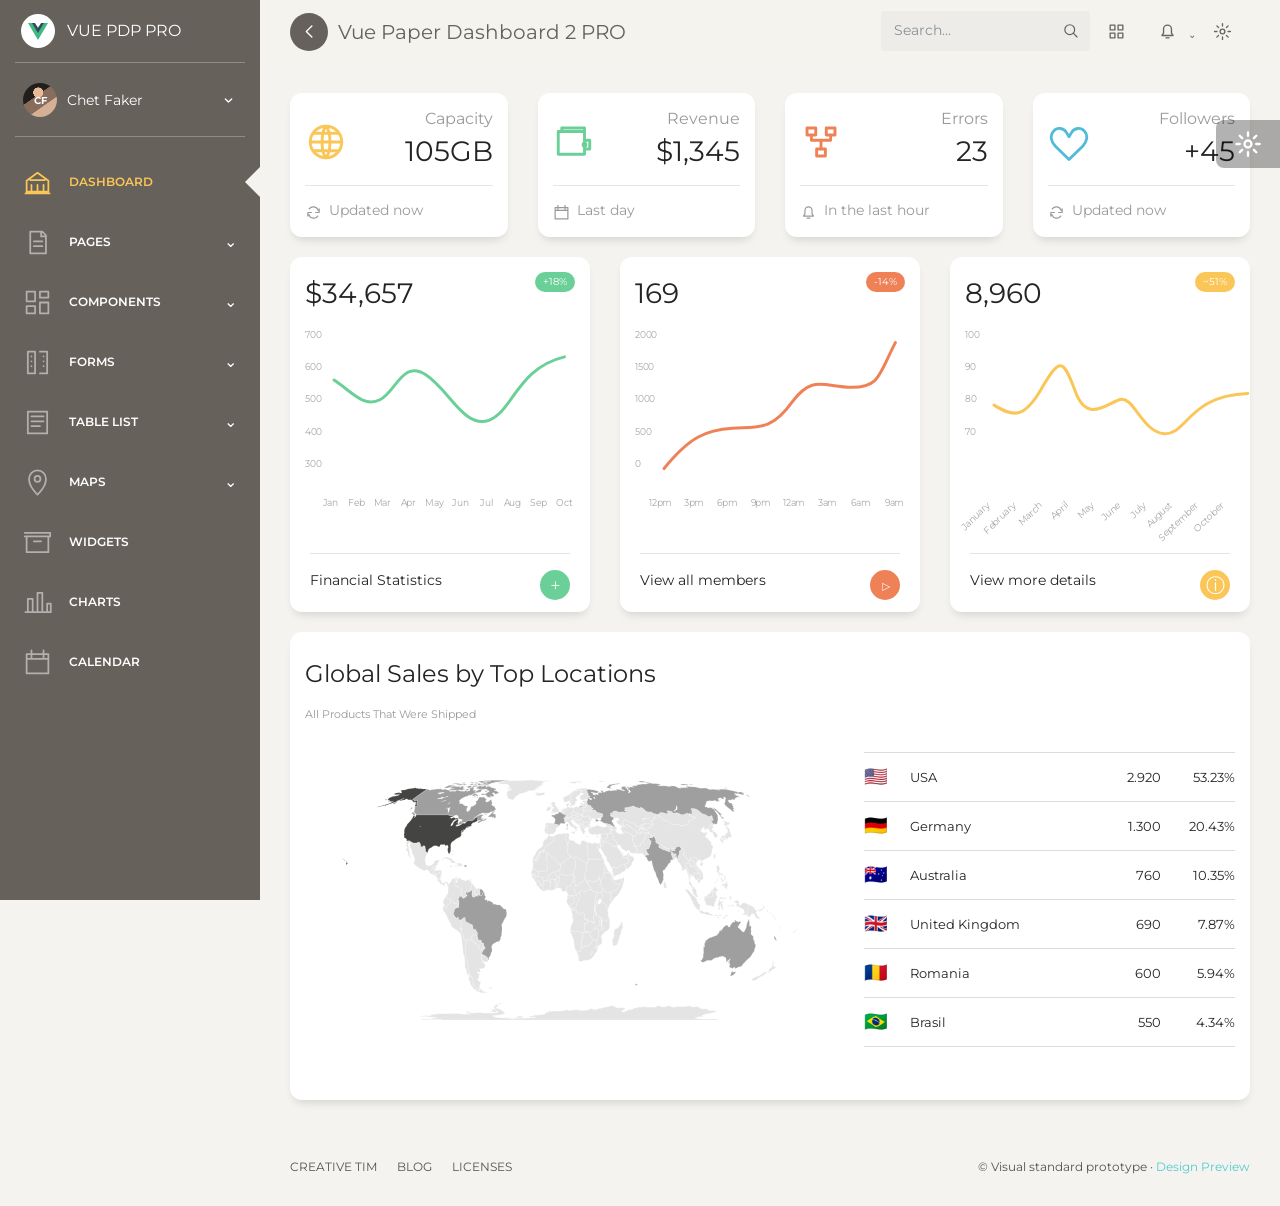
==== commit ab5693c6: "Use SVG settings icons on iOS" ====
--- a/paper-mobile/index.html
+++ b/paper-mobile/index.html
@@ -132,7 +132,7 @@
         <div class="search-shell"><label class="global-search"><input type="search" placeholder="Search..." data-global-search autocomplete="off" /><svg class="icon icon-sm"><use href="#i-search" /></svg></label><div class="search-results" data-search-results></div></div>
         <button class="tool-button" type="button" aria-label="Applications"><svg class="icon"><use href="#i-grid" /></svg></button>
         <button class="tool-button" type="button" aria-label="Notifications" data-toggle-notifications><svg class="icon"><use href="#i-bell" /></svg><span class="notification-dot"></span><span class="tiny-caret">⌄</span></button>
-        <button class="tool-button" type="button" aria-label="Settings" data-toggle-config><span class="gear" aria-hidden="true">⚙</span></button>
+        <button class="tool-button" type="button" aria-label="Settings" data-toggle-config><svg class="icon settings-icon" aria-hidden="true"><use href="#i-settings" /></svg></button>
       </div>
       <button class="mobile-nav-toggle" type="button" aria-label="Open navigation" aria-controls="mobile-sidebar" aria-expanded="false" data-toggle-mobile-nav>
         <svg class="icon"><use href="#i-menu" /></svg>
@@ -144,7 +144,7 @@
     <main class="main-content" id="view-root" aria-live="polite"></main>
 
     <button class="config-trigger" type="button" aria-label="Open theme settings" data-toggle-config>
-      <span class="gear" aria-hidden="true">⚙</span>
+      <svg class="icon settings-icon" aria-hidden="true"><use href="#i-settings" /></svg>
     </button>
     <aside class="config-panel" aria-hidden="true">
       <button class="config-close" type="button" aria-label="Close" data-toggle-config>×</button>
--- a/paper-mobile/styles.css
+++ b/paper-mobile/styles.css
@@ -81,7 +81,7 @@
 .topbar-tools > .tool-button:nth-of-type(2) { min-width: 57px; }
 .topbar-tools > .tool-button:nth-of-type(3) { min-width: 53px; }
 .tool-button .icon { width: 19px; height: 19px; }
-.gear { display: block; font-family: Arial, sans-serif; font-size: 23px; font-weight: 400; line-height: 1; }
+.settings-icon { fill: none; stroke: currentColor; }
 .tiny-caret { position: absolute; top: 16px; right: 0; font-size: 10px; }
 .notification-dot { display: none; }
 .mobile-nav-toggle, .mobile-more-toggle, .mobile-scrim { display: none; }
@@ -348,7 +348,6 @@
 
 .config-trigger { position: fixed; z-index: 70; top: 120px; right: 0; display: grid; width: 64px; height: 48px; place-items: center; border: 0; border-radius: 8px 0 0 8px; color: white; background: rgb(0 0 0 / .3); cursor: pointer; }
 .config-trigger .icon { width: 28px; height: 28px; stroke-width: 2; }
-.config-trigger .gear { font-size: 28px; }
 .config-panel { position: fixed; z-index: 80; top: 75px; right: 80px; width: 290px; padding: 10px 10px 22px; border-radius: 10px; background: white; box-shadow: 1px 2px 7px 1px rgb(0 0 0 / .125); transform: translateX(400px); transition: transform 180ms ease; }
 .config-panel.is-open { transform: translateX(0); }
 .config-panel::after { position: absolute; top: 45px; right: -16px; border-top: 16px solid transparent; border-bottom: 16px solid transparent; border-left: 16px solid white; content: ""; }
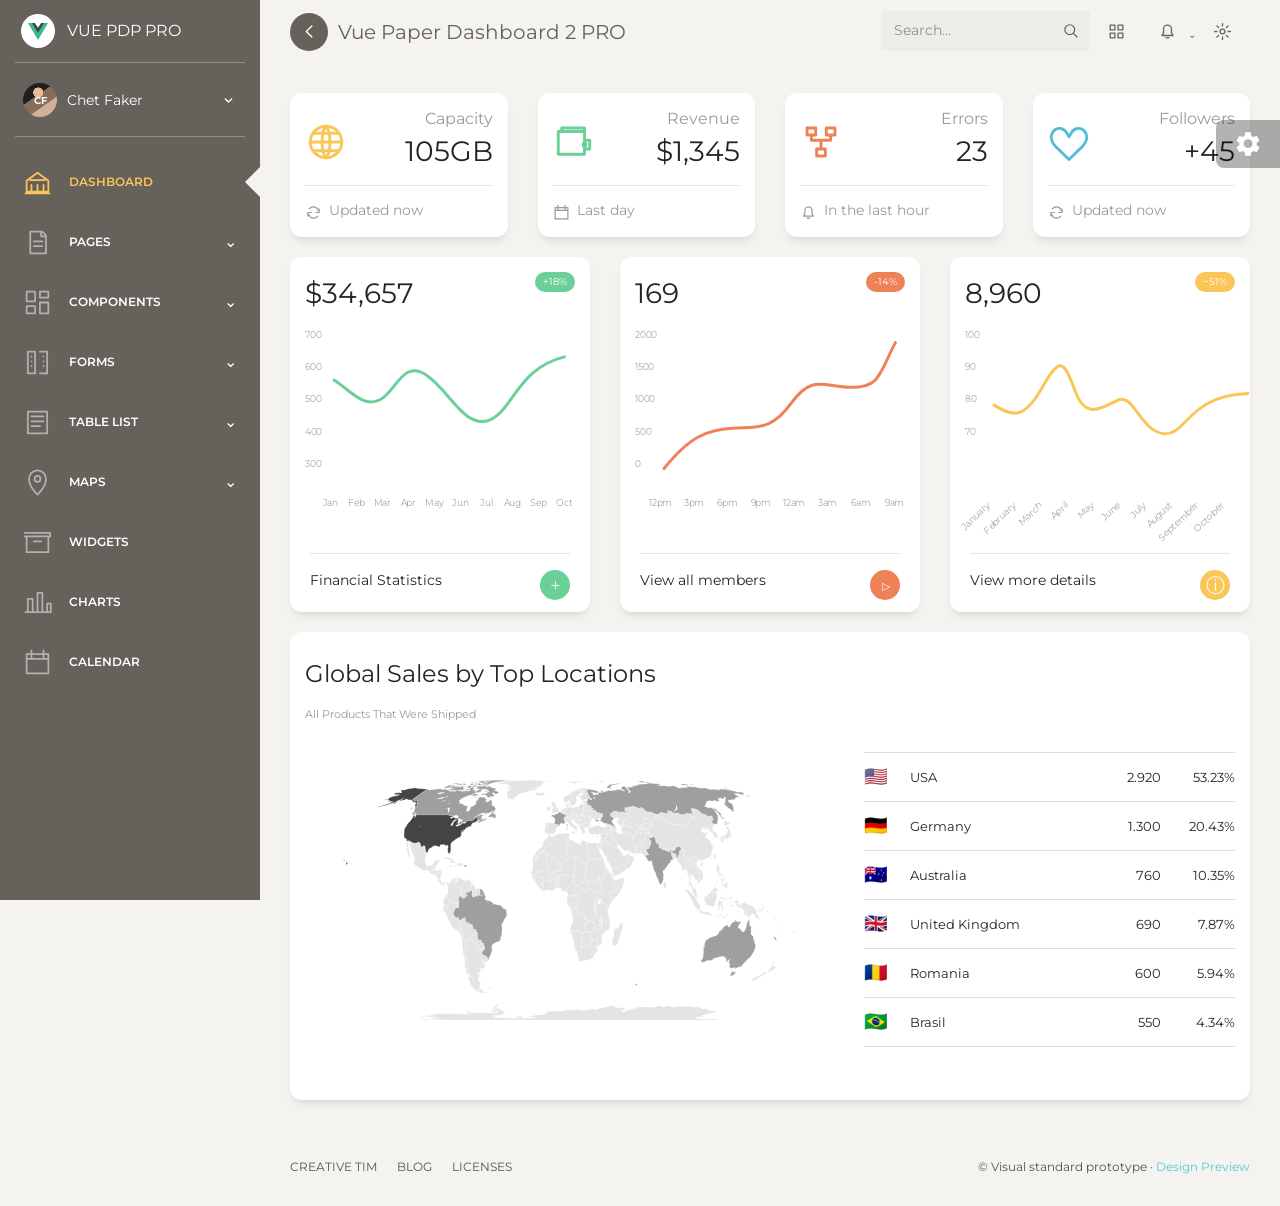
==== commit 894ca400: "Match Paper solid settings icon" ====
--- a/paper-mobile/index.html
+++ b/paper-mobile/index.html
@@ -28,6 +28,7 @@
       <symbol id="i-grid" viewBox="0 0 24 24"><path d="M4 4h6v6H4zm10 0h6v6h-6zM4 14h6v6H4zm10 0h6v6h-6z"/></symbol>
       <symbol id="i-bell" viewBox="0 0 24 24"><path d="M5 17h14l-2-3V9a5 5 0 0 0-10 0v5zm5 3h4"/></symbol>
       <symbol id="i-settings" viewBox="0 0 24 24"><circle cx="12" cy="12" r="3"/><path d="M12 2v3m0 14v3M2 12h3m14 0h3M4.9 4.9 7 7m10 10 2.1 2.1M19.1 4.9 17 7M7 17l-2.1 2.1"/></symbol>
+      <symbol id="i-settings-solid" viewBox="0 0 24 24"><path d="M19.43 12.98c.04-.32.07-.65.07-.98s-.03-.66-.08-.98l2.11-1.65a.5.5 0 0 0 .12-.64l-2-3.46a.5.5 0 0 0-.61-.22l-2.49 1a7.31 7.31 0 0 0-1.69-.98L14.5 2.42A.49.49 0 0 0 14 2h-4a.49.49 0 0 0-.49.42L9.13 5.07c-.61.25-1.17.59-1.69.98l-2.49-1a.49.49 0 0 0-.61.22l-2 3.46a.49.49 0 0 0 .12.64l2.11 1.65c-.04.32-.08.66-.08.98s.03.66.08.98l-2.11 1.65a.5.5 0 0 0-.12.64l2 3.46c.12.22.38.31.61.22l2.49-1c.52.4 1.08.73 1.69.98l.38 2.65c.04.24.24.42.49.42h4c.25 0 .46-.18.49-.42l.38-2.65c.61-.25 1.17-.59 1.69-.98l2.49 1c.23.08.49 0 .61-.22l2-3.46a.5.5 0 0 0-.12-.64l-2.11-1.65ZM12 15.5A3.5 3.5 0 1 1 12 8a3.5 3.5 0 0 1 0 7.5Z"/></symbol>
       <symbol id="i-back" viewBox="0 0 24 24"><path d="m15 5-7 7 7 7"/></symbol>
       <symbol id="i-menu" viewBox="0 0 24 24"><path d="M4 6h16M4 12h16M4 18h16"/></symbol>
       <symbol id="i-globe" viewBox="0 0 24 24"><circle cx="12" cy="12" r="9"/><path d="M3 12h18M12 3c3 3 3 15 0 18M12 3c-3 3-3 15 0 18M5 7h14M5 17h14"/></symbol>
@@ -132,7 +133,7 @@
         <div class="search-shell"><label class="global-search"><input type="search" placeholder="Search..." data-global-search autocomplete="off" /><svg class="icon icon-sm"><use href="#i-search" /></svg></label><div class="search-results" data-search-results></div></div>
         <button class="tool-button" type="button" aria-label="Applications"><svg class="icon"><use href="#i-grid" /></svg></button>
         <button class="tool-button" type="button" aria-label="Notifications" data-toggle-notifications><svg class="icon"><use href="#i-bell" /></svg><span class="notification-dot"></span><span class="tiny-caret">⌄</span></button>
-        <button class="tool-button" type="button" aria-label="Settings" data-toggle-config><svg class="icon settings-icon" aria-hidden="true"><use href="#i-settings" /></svg></button>
+        <button class="tool-button" type="button" aria-label="Settings" data-toggle-config><svg class="icon" aria-hidden="true"><use href="#i-settings" /></svg></button>
       </div>
       <button class="mobile-nav-toggle" type="button" aria-label="Open navigation" aria-controls="mobile-sidebar" aria-expanded="false" data-toggle-mobile-nav>
         <svg class="icon"><use href="#i-menu" /></svg>
@@ -144,7 +145,7 @@
     <main class="main-content" id="view-root" aria-live="polite"></main>
 
     <button class="config-trigger" type="button" aria-label="Open theme settings" data-toggle-config>
-      <svg class="icon settings-icon" aria-hidden="true"><use href="#i-settings" /></svg>
+      <svg class="icon settings-icon-solid" aria-hidden="true"><use href="#i-settings-solid" /></svg>
     </button>
     <aside class="config-panel" aria-hidden="true">
       <button class="config-close" type="button" aria-label="Close" data-toggle-config>×</button>
--- a/paper-mobile/styles.css
+++ b/paper-mobile/styles.css
@@ -81,7 +81,7 @@
 .topbar-tools > .tool-button:nth-of-type(2) { min-width: 57px; }
 .topbar-tools > .tool-button:nth-of-type(3) { min-width: 53px; }
 .tool-button .icon { width: 19px; height: 19px; }
-.settings-icon { fill: none; stroke: currentColor; }
+.settings-icon-solid { fill: currentColor; stroke: none; }
 .tiny-caret { position: absolute; top: 16px; right: 0; font-size: 10px; }
 .notification-dot { display: none; }
 .mobile-nav-toggle, .mobile-more-toggle, .mobile-scrim { display: none; }
